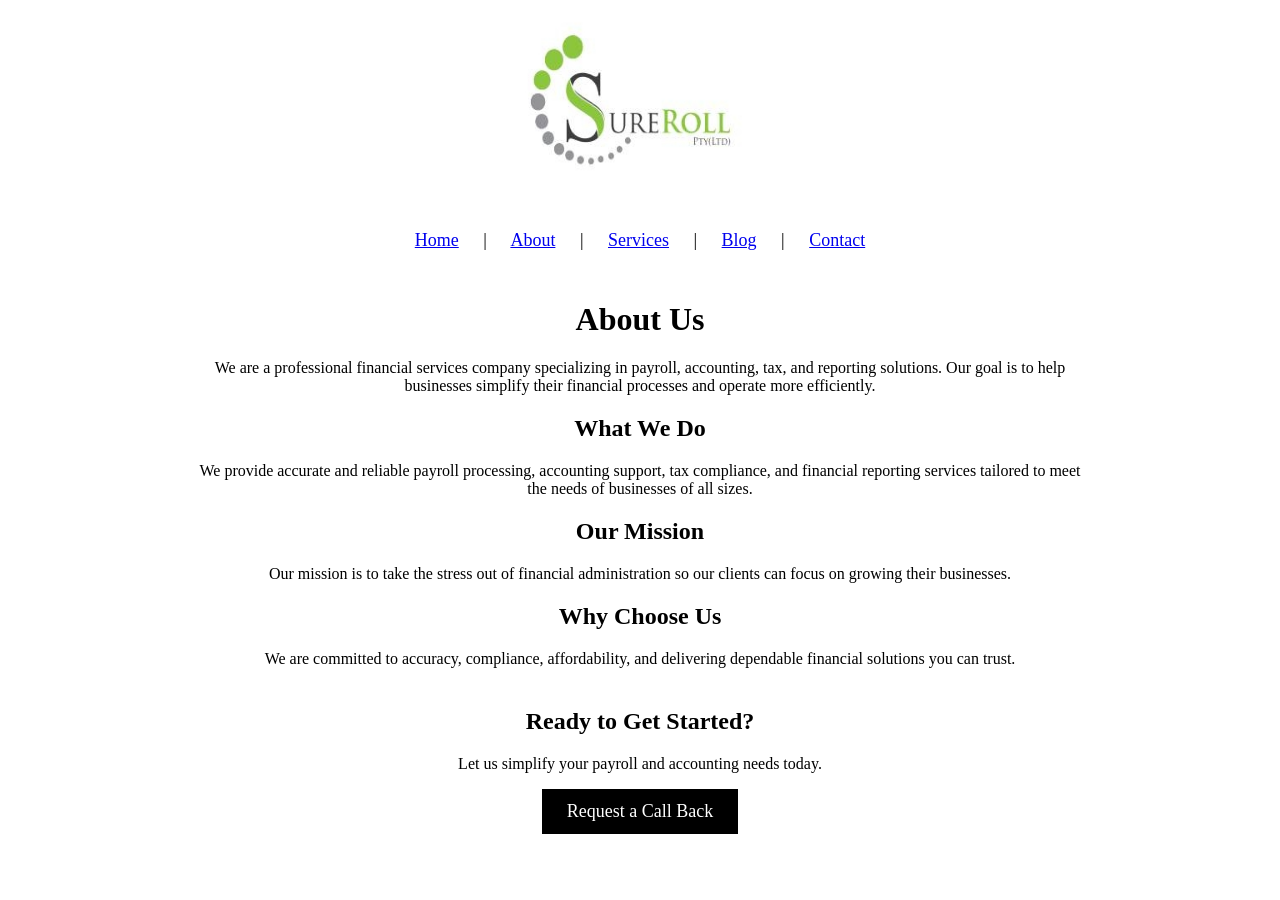
==== about.html @ 7a9e8cca "added border on the home page" ====
<!DOCTYPE html>
<html>
<head>
    <title>About Us</title>
</head>

<body>

<!-- HEADER -->
<div style="text-align: center;">
    <img src="img/Logo.png" width="300" height="200">
    
    <p style="word-spacing: 20px; font-size: 18px;">
        <a href="index.html">Home</a> |
        <a href="about.html">About</a> |
        <a href="services.html">Services</a> |
        <a href="blog.html">Blog</a> |
        <a href="contactus.html">Contact</a>
    </p>
</div>

<!-- ABOUT CONTENT -->
<div style="text-align: center; margin-top: 50px; width: 70%; margin-left: auto; margin-right: auto;">

    <h1>About Us</h1>

    <p>
        We are a professional financial services company specializing in payroll, accounting, tax, and reporting solutions.
        Our goal is to help businesses simplify their financial processes and operate more efficiently.
    </p>

    <h2>What We Do</h2>
    <p>
        We provide accurate and reliable payroll processing, accounting support, tax compliance, and financial reporting services
        tailored to meet the needs of businesses of all sizes.
    </p>

    <h2>Our Mission</h2>
    <p>
        Our mission is to take the stress out of financial administration so our clients can focus on growing their businesses.
    </p>

    <h2>Why Choose Us</h2>
    <p>
        We are committed to accuracy, compliance, affordability, and delivering dependable financial solutions you can trust.
    </p>

    <!-- CALL TO ACTION -->
    <div style="margin-top: 40px;">
        <h2>Ready to Get Started?</h2>

        <p>
            Let us simplify your payroll and accounting needs today.
        </p>

        <a href="contactus.html" 
           style="display: inline-block; padding: 12px 25px; background-color: black; color: white; text-decoration: none; font-size: 18px;">
            Request a Call Back
        </a>
    </div>

</div>

</body>
</html>
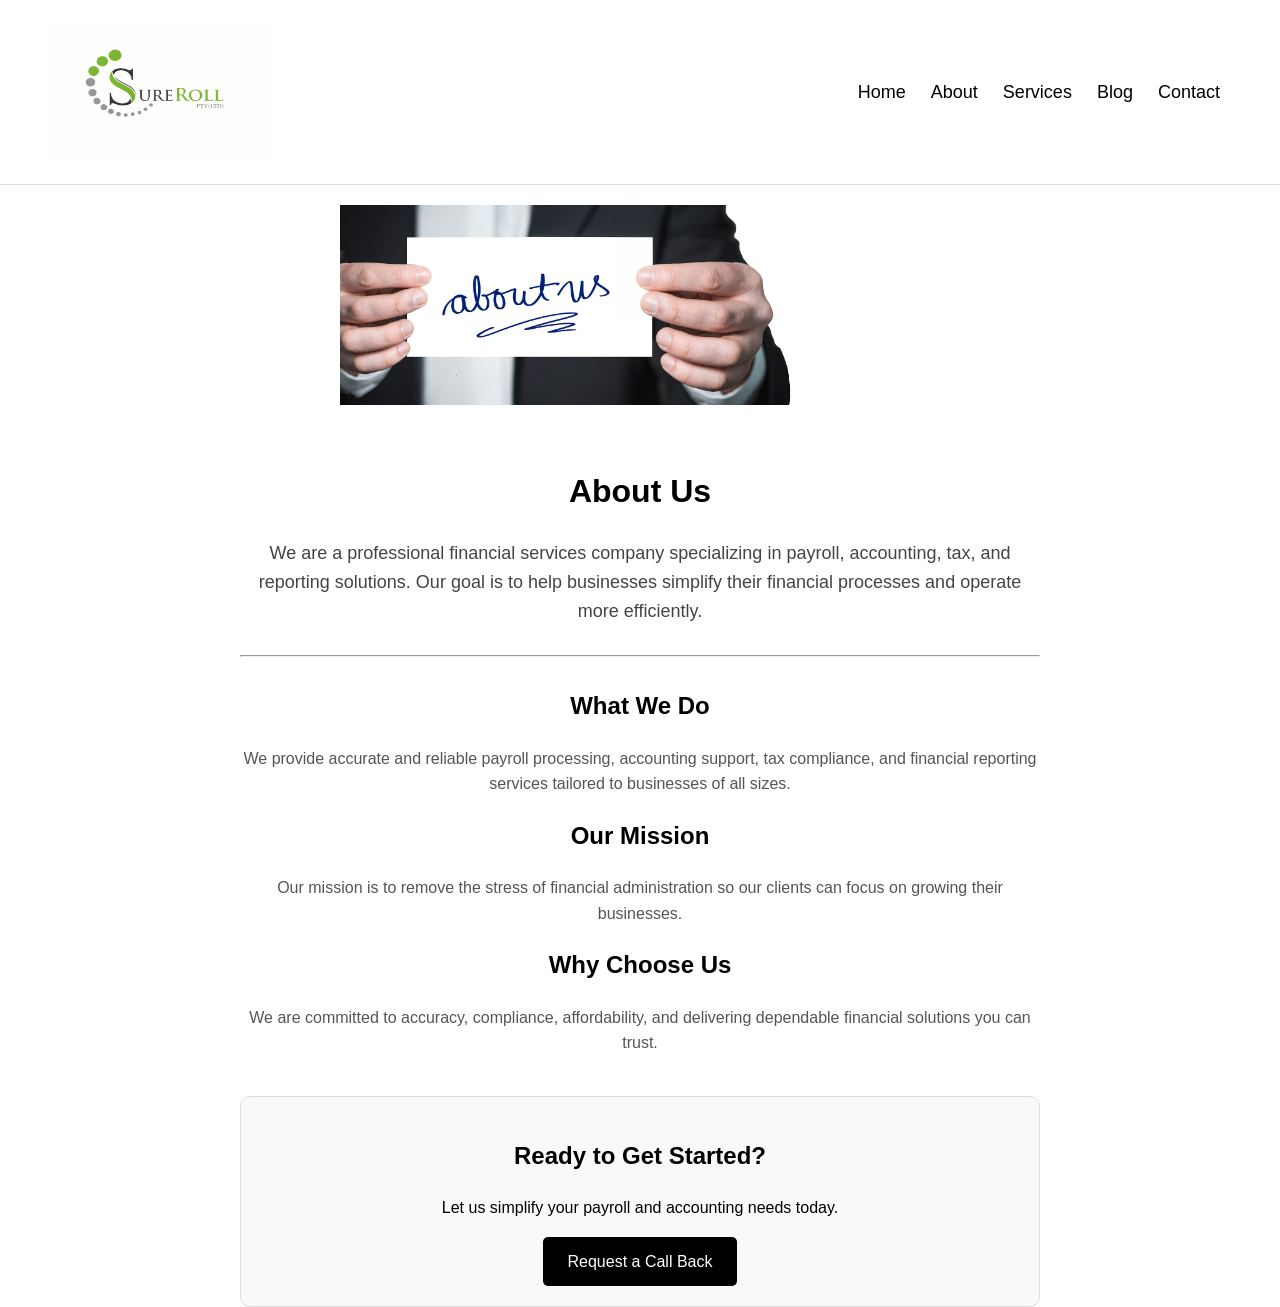
==== commit c447b209: "See a few things added on the pages - Changed the font to all pages - Added pictures - Changed the h" ====
--- a/about.html
+++ b/about.html
@@ -1,65 +1,80 @@
 <!DOCTYPE html>
-<html>
+<html lang="en">
 <head>
+    <meta charset="UTF-8">
     <title>About Us</title>
 </head>
 
-<body>
+<body style="margin: 0; font-family: Arial, sans-serif;">
 
-<!-- HEADER -->
-<div style="text-align: center;">
-    <img src="img/Logo.png" width="300" height="200">
-    
-    <p style="word-spacing: 20px; font-size: 18px;">
-        <a href="index.html">Home</a> |
-        <a href="about.html">About</a> |
-        <a href="services.html">Services</a> |
-        <a href="blog.html">Blog</a> |
-        <a href="contactus.html">Contact</a>
-    </p>
-</div>
+<!-- HEADER (CONSISTENT ACROSS ALL PAGES) -->
+<div style="display: flex; align-items: center; justify-content: space-between; padding: 20px 50px; border-bottom: 1px solid #ddd;">
 
-<!-- ABOUT CONTENT -->
-<div style="text-align: center; margin-top: 50px; width: 70%; margin-left: auto; margin-right: auto;">
+    <!-- LOGO -->
+    <div>
+        <a href="index.html">
+            <img src="img/Logo2.png" width="220" height="140">
+        </a>
+    </div>
 
-    <h1>About Us</h1>
-
-    <p>
-        We are a professional financial services company specializing in payroll, accounting, tax, and reporting solutions.
-        Our goal is to help businesses simplify their financial processes and operate more efficiently.
-    </p>
-
-    <h2>What We Do</h2>
-    <p>
-        We provide accurate and reliable payroll processing, accounting support, tax compliance, and financial reporting services
-        tailored to meet the needs of businesses of all sizes.
-    </p>
-
-    <h2>Our Mission</h2>
-    <p>
-        Our mission is to take the stress out of financial administration so our clients can focus on growing their businesses.
-    </p>
-
-    <h2>Why Choose Us</h2>
-    <p>
-        We are committed to accuracy, compliance, affordability, and delivering dependable financial solutions you can trust.
-    </p>
-
-    <!-- CALL TO ACTION -->
-    <div style="margin-top: 40px;">
-        <h2>Ready to Get Started?</h2>
-
-        <p>
-            Let us simplify your payroll and accounting needs today.
-        </p>
-
-        <a href="contactus.html" 
-           style="display: inline-block; padding: 12px 25px; background-color: black; color: white; text-decoration: none; font-size: 18px;">
-            Request a Call Back
-        </a>
+    <!-- NAVIGATION -->
+    <div style="font-size: 18px;">
+        <a href="index.html" style="margin: 0 10px; text-decoration: none; color: black;">Home</a>
+        <a href="about.html" style="margin: 0 10px; text-decoration: none; color: black;">About</a>
+        <a href="services.html" style="margin: 0 10px; text-decoration: none; color: black;">Services</a>
+        <a href="blog.html" style="margin: 0 10px; text-decoration: none; color: black;">Blog</a>
+        <a href="contactus.html" style="margin: 0 10px; text-decoration: none; color: black;">Contact</a>
     </div>
 
 </div>
 
-</body>
-</html>+<!-- HERO IMAGE -->
+<div style="text-align: center; margin-top: 20px;">
+    <img src="img/AboutUs.jpg" 
+         style="width: 100%; max-width: 600px; height: auto;">
+</div>
+
+<br><br>
+
+<!-- ABOUT CONTENT -->
+<div style="max-width: 800px; margin: auto; text-align: center; line-height: 1.6;">
+
+    <h1>About Us</h1>
+
+    <p style="font-size: 18px; color: #444;">
+        We are a professional financial services company specializing in payroll, accounting, tax, and reporting solutions.  
+        Our goal is to help businesses simplify their financial processes and operate more efficiently.
+    </p>
+
+    <hr style="margin: 30px 0;">
+
+    <h2>What We Do</h2>
+    <p style="color: #555;">
+        We provide accurate and reliable payroll processing, accounting support, tax compliance, and financial reporting services tailored to businesses of all sizes.
+    </p>
+
+    <h2>Our Mission</h2>
+    <p style="color: #555;">
+        Our mission is to remove the stress of financial administration so our clients can focus on growing their businesses.
+    </p>
+
+    <h2>Why Choose Us</h2>
+    <p style="color: #555;">
+        We are committed to accuracy, compliance, affordability, and delivering dependable financial solutions you can trust.
+    </p>
+
+    <!-- CTA BOX -->
+    <div style="margin-top: 40px; padding: 20px; border: 1px solid #ddd; border-radius: 10px; background-color: #f9f9f9;">
+
+        <h2>Ready to Get Started?</h2>
+
+        <p>Let us simplify your payroll and accounting needs today.</p>
+
+        <a href="contactus.html" 
+           style="display: inline-block; padding: 12px 25px; background-color: black; color: white; text-decoration: none; border-radius: 5px;">
+            Request a Call Back
+        </a>
+
+    </div>
+
+</div>
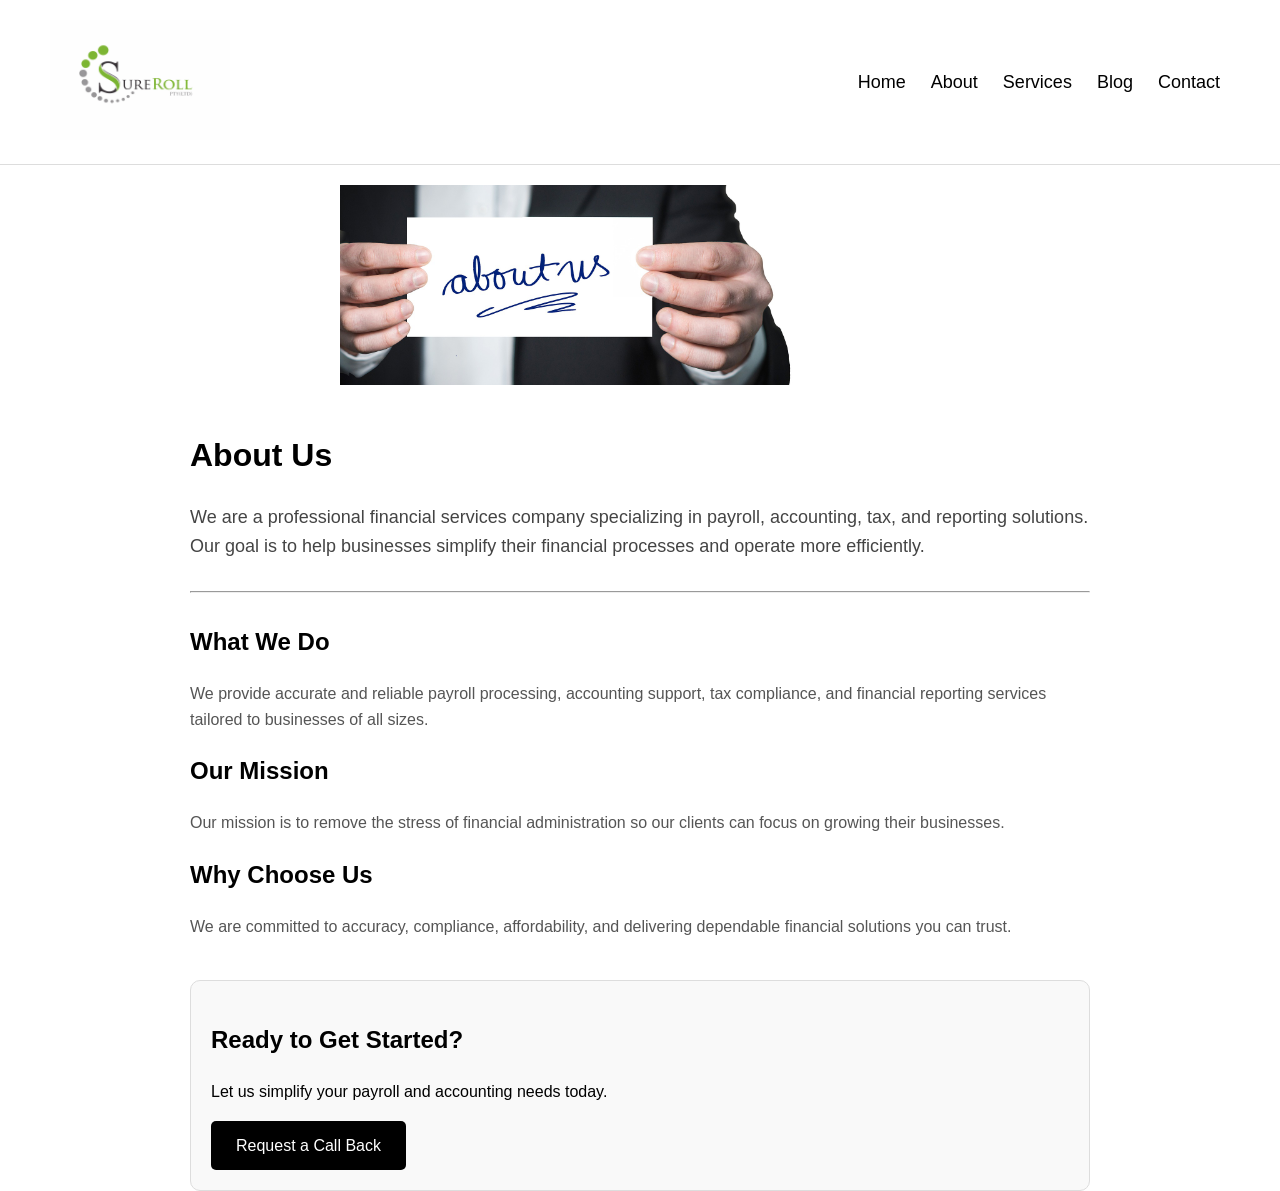
==== commit a1a8888f: "Fixed the font" ====
--- a/about.html
+++ b/about.html
@@ -3,17 +3,20 @@
 <head>
     <meta charset="UTF-8">
     <title>About Us</title>
+
+    <!-- MOBILE RESPONSIVENESS -->
+    <meta name="viewport" content="width=device-width, initial-scale=1.0">
 </head>
 
 <body style="margin: 0; font-family: Arial, sans-serif;">
 
-<!-- HEADER (CONSISTENT ACROSS ALL PAGES) -->
+<!-- HEADER -->
 <div style="display: flex; align-items: center; justify-content: space-between; padding: 20px 50px; border-bottom: 1px solid #ddd;">
 
     <!-- LOGO -->
     <div>
         <a href="index.html">
-            <img src="img/Logo2.png" width="220" height="140">
+            <img src="img/Logo2.png" style="width: 180px; height: auto;">
         </a>
     </div>
 
@@ -29,15 +32,12 @@
 </div>
 
 <!-- HERO IMAGE -->
-<div style="text-align: center; margin-top: 20px;">
-    <img src="img/AboutUs.jpg" 
-         style="width: 100%; max-width: 600px; height: auto;">
+<div style="padding: 20px 50px; text-align: center;">
+    <img src="img/AboutUs.jpg" style="width: 100%; max-width: 600px; height: auto;">
 </div>
 
-<br><br>
-
 <!-- ABOUT CONTENT -->
-<div style="max-width: 800px; margin: auto; text-align: center; line-height: 1.6;">
+<div style="padding: 0 50px; max-width: 900px; margin: auto; line-height: 1.6;">
 
     <h1>About Us</h1>
 
@@ -78,3 +78,6 @@
     </div>
 
 </div>
+
+</body>
+</html>
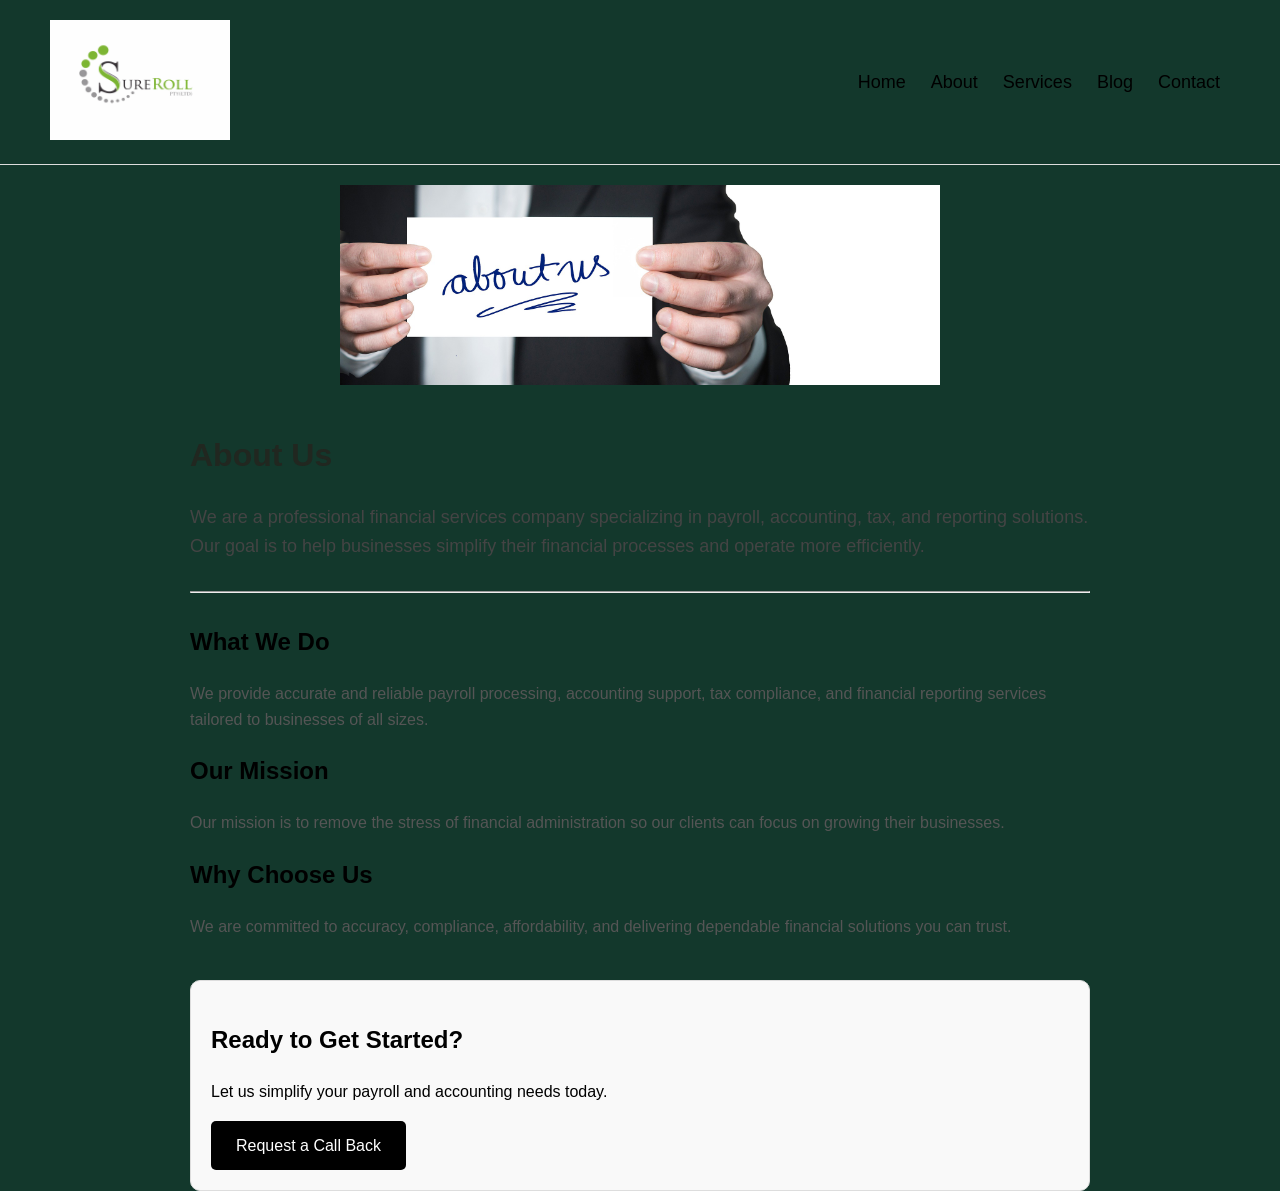
==== commit 92292230: "Linked the page to style.css" ====
--- a/about.html
+++ b/about.html
@@ -6,6 +6,7 @@
 
     <!-- MOBILE RESPONSIVENESS -->
     <meta name="viewport" content="width=device-width, initial-scale=1.0">
+    <link rel="stylesheet" href="style.css">
 </head>
 
 <body style="margin: 0; font-family: Arial, sans-serif;">
--- a/style.css
+++ b/style.css
@@ -0,0 +1,6 @@
+  body{
+    background-color: rgb(19, 56, 44);
+}
+h1{
+color:rgb(33, 39, 32)
+}
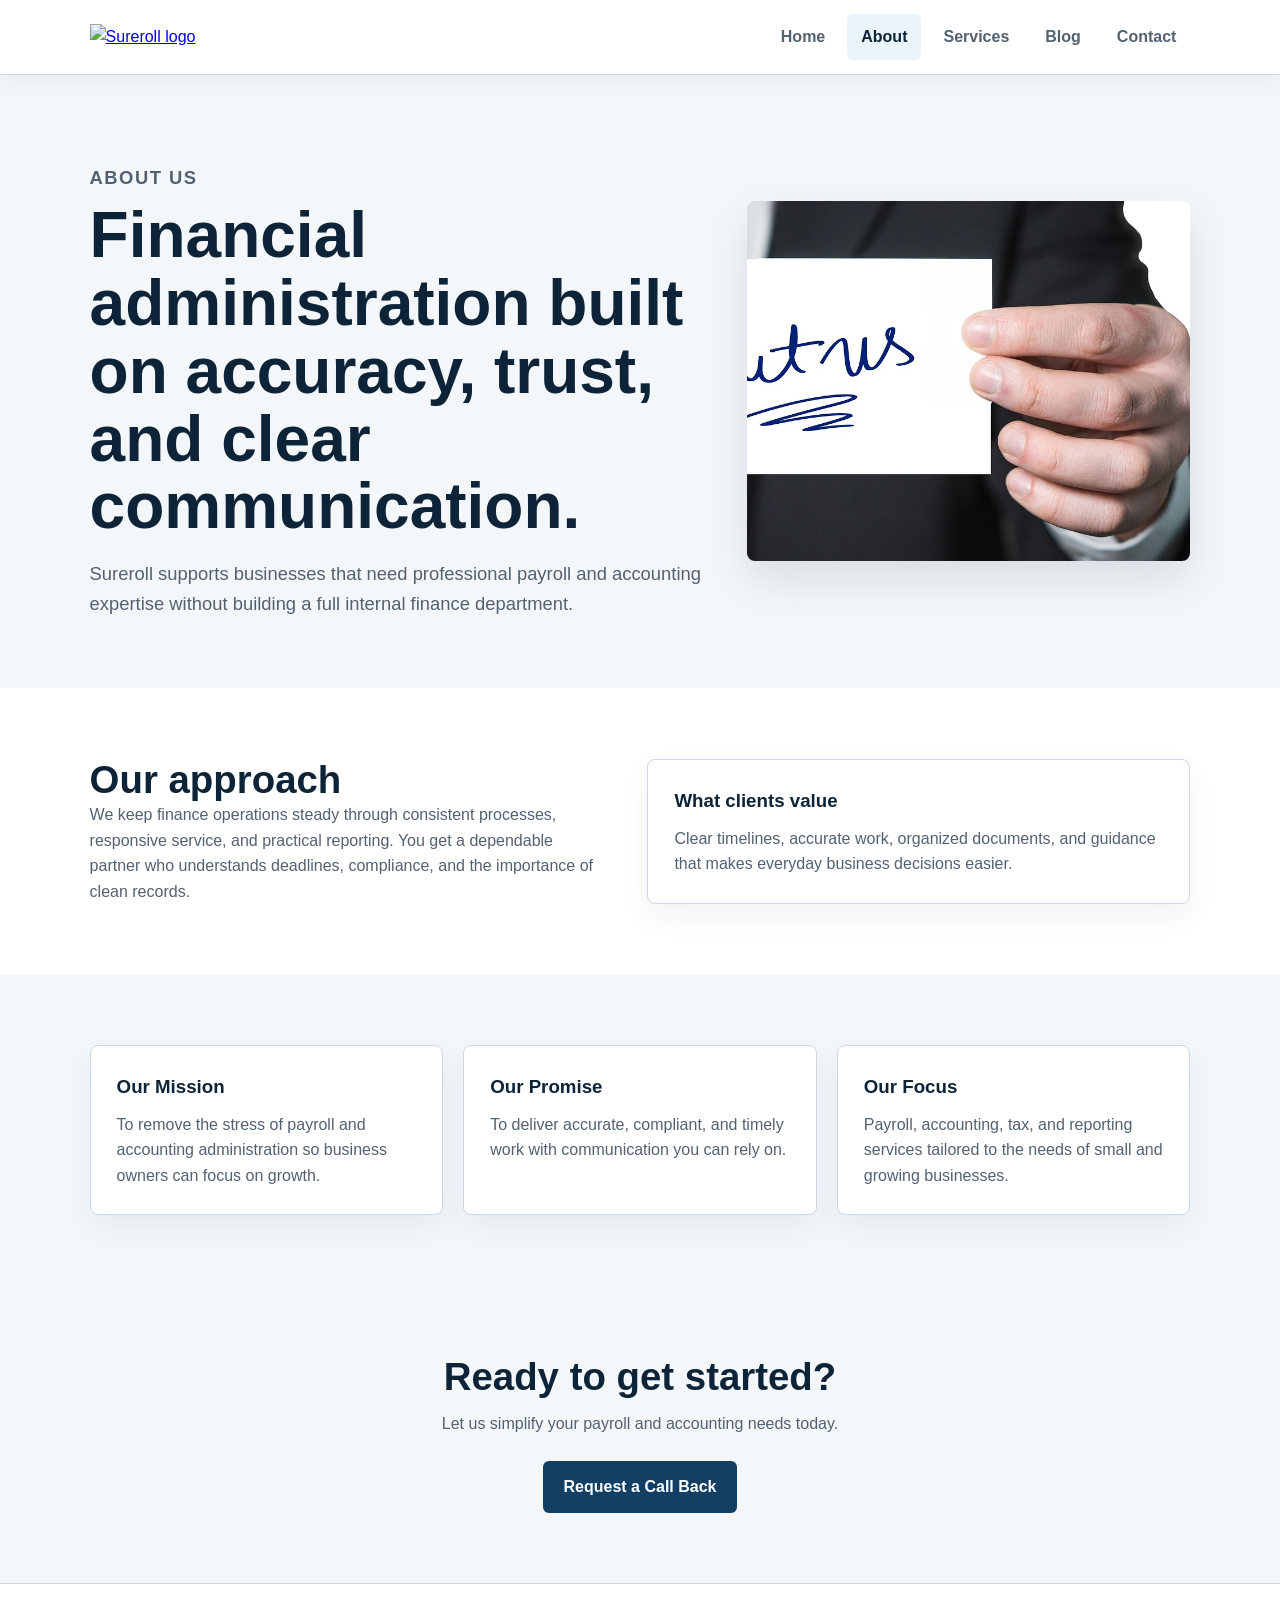
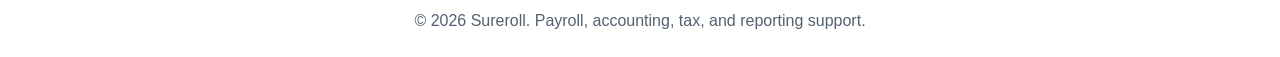
==== commit 789f5bc9: "About Page Redesigned the about page with consistent branding, a professional page hero, company ove" ====
--- a/about.html
+++ b/about.html
@@ -1,84 +1,73 @@
-<!DOCTYPE html>
+﻿<!DOCTYPE html>
 <html lang="en">
 <head>
     <meta charset="UTF-8">
-    <title>About Us</title>
-
-    <!-- MOBILE RESPONSIVENESS -->
     <meta name="viewport" content="width=device-width, initial-scale=1.0">
+    <title>About | Sureroll</title>
     <link rel="stylesheet" href="style.css">
 </head>
+<body>
+    <header class="site-header">
+        <a class="brand" href="index.html" aria-label="Sureroll home">
+            <img src="img/Logo2-blue.png" alt="Sureroll logo">
+        </a>
+        <nav class="main-nav" aria-label="Main navigation">
+            <a href="index.html">Home</a>
+            <a href="about.html" class="active">About</a>
+            <a href="services.html">Services</a>
+            <a href="blog.html">Blog</a>
+            <a href="contactus.html">Contact</a>
+        </nav>
+    </header>
 
-<body style="margin: 0; font-family: Arial, sans-serif;">
+    <main>
+        <section class="page-hero image-page-hero">
+            <div>
+                <p class="eyebrow">About us</p>
+                <h1>Financial administration built on accuracy, trust, and clear communication.</h1>
+                <p>Sureroll supports businesses that need professional payroll and accounting expertise without building a full internal finance department.</p>
+            </div>
+            <img src="img/AboutUs.jpg" alt="Business team discussing financial planning">
+        </section>
 
-<!-- HEADER -->
-<div style="display: flex; align-items: center; justify-content: space-between; padding: 20px 50px; border-bottom: 1px solid #ddd;">
+        <section class="split-section white-bg">
+            <div>
+                <h2>Our approach</h2>
+                <p>We keep finance operations steady through consistent processes, responsive service, and practical reporting. You get a dependable partner who understands deadlines, compliance, and the importance of clean records.</p>
+            </div>
+            <div class="info-panel">
+                <h3>What clients value</h3>
+                <p>Clear timelines, accurate work, organized documents, and guidance that makes everyday business decisions easier.</p>
+            </div>
+        </section>
 
-    <!-- LOGO -->
-    <div>
-        <a href="index.html">
-            <img src="img/Logo2.png" style="width: 180px; height: auto;">
-        </a>
-    </div>
+        <section class="section section-light">
+            <div class="card-grid three-columns">
+                <article class="service-card">
+                    <h3>Our Mission</h3>
+                    <p>To remove the stress of payroll and accounting administration so business owners can focus on growth.</p>
+                </article>
+                <article class="service-card">
+                    <h3>Our Promise</h3>
+                    <p>To deliver accurate, compliant, and timely work with communication you can rely on.</p>
+                </article>
+                <article class="service-card">
+                    <h3>Our Focus</h3>
+                    <p>Payroll, accounting, tax, and reporting services tailored to the needs of small and growing businesses.</p>
+                </article>
+            </div>
+        </section>
 
-    <!-- NAVIGATION -->
-    <div style="font-size: 18px;">
-        <a href="index.html" style="margin: 0 10px; text-decoration: none; color: black;">Home</a>
-        <a href="about.html" style="margin: 0 10px; text-decoration: none; color: black;">About</a>
-        <a href="services.html" style="margin: 0 10px; text-decoration: none; color: black;">Services</a>
-        <a href="blog.html" style="margin: 0 10px; text-decoration: none; color: black;">Blog</a>
-        <a href="contactus.html" style="margin: 0 10px; text-decoration: none; color: black;">Contact</a>
-    </div>
+        <section class="cta-section compact">
+            <h2>Ready to get started?</h2>
+            <p>Let us simplify your payroll and accounting needs today.</p>
+            <a class="btn btn-primary" href="contactus.html">Request a Call Back</a>
+        </section>
+    </main>
 
-</div>
-
-<!-- HERO IMAGE -->
-<div style="padding: 20px 50px; text-align: center;">
-    <img src="img/AboutUs.jpg" style="width: 100%; max-width: 600px; height: auto;">
-</div>
-
-<!-- ABOUT CONTENT -->
-<div style="padding: 0 50px; max-width: 900px; margin: auto; line-height: 1.6;">
-
-    <h1>About Us</h1>
-
-    <p style="font-size: 18px; color: #444;">
-        We are a professional financial services company specializing in payroll, accounting, tax, and reporting solutions.  
-        Our goal is to help businesses simplify their financial processes and operate more efficiently.
-    </p>
-
-    <hr style="margin: 30px 0;">
-
-    <h2>What We Do</h2>
-    <p style="color: #555;">
-        We provide accurate and reliable payroll processing, accounting support, tax compliance, and financial reporting services tailored to businesses of all sizes.
-    </p>
-
-    <h2>Our Mission</h2>
-    <p style="color: #555;">
-        Our mission is to remove the stress of financial administration so our clients can focus on growing their businesses.
-    </p>
-
-    <h2>Why Choose Us</h2>
-    <p style="color: #555;">
-        We are committed to accuracy, compliance, affordability, and delivering dependable financial solutions you can trust.
-    </p>
-
-    <!-- CTA BOX -->
-    <div style="margin-top: 40px; padding: 20px; border: 1px solid #ddd; border-radius: 10px; background-color: #f9f9f9;">
-
-        <h2>Ready to Get Started?</h2>
-
-        <p>Let us simplify your payroll and accounting needs today.</p>
-
-        <a href="contactus.html" 
-           style="display: inline-block; padding: 12px 25px; background-color: black; color: white; text-decoration: none; border-radius: 5px;">
-            Request a Call Back
-        </a>
-
-    </div>
-
-</div>
-
+    <footer class="site-footer">
+        <p>&copy; 2026 Sureroll. Payroll, accounting, tax, and reporting support.</p>
+    </footer>
 </body>
 </html>
+
--- a/style.css
+++ b/style.css
@@ -1,6 +1,465 @@
-  body{
-    background-color: rgb(19, 56, 44);
-}
-h1{
-color:rgb(33, 39, 32)
-}
+﻿:root {
+    --blue-950: #0d2438;
+    --blue-800: #123f63;
+    --blue-600: #1f6fa8;
+    --blue-100: #eaf4fb;
+    --grey-900: #1f2933;
+    --grey-700: #536170;
+    --grey-300: #cdd7e1;
+    --grey-100: #f4f7fa;
+    --white: #ffffff;
+    --shadow: 0 18px 45px rgba(13, 36, 56, 0.12);
+}
+
+* {
+    box-sizing: border-box;
+    margin: 0;
+    padding: 0;
+}
+
+body {
+    font-family: Arial, Helvetica, sans-serif;
+    color: var(--grey-900);
+    background: var(--white);
+    line-height: 1.6;
+}
+
+img {
+    max-width: 100%;
+    display: block;
+}
+
+.site-header {
+    position: sticky;
+    top: 0;
+    z-index: 20;
+    display: flex;
+    align-items: center;
+    justify-content: space-between;
+    gap: 28px;
+    padding: 14px 7%;
+    background: rgba(255, 255, 255, 0.96);
+    border-bottom: 1px solid var(--grey-300);
+    box-shadow: 0 8px 24px rgba(13, 36, 56, 0.05);
+}
+
+.brand img {
+    width: 260px;
+    height: auto;
+}
+
+.main-nav {
+    display: flex;
+    align-items: center;
+    justify-content: flex-end;
+    gap: 8px;
+    flex-wrap: wrap;
+}
+
+.main-nav a {
+    color: var(--grey-700);
+    font-weight: 700;
+    text-decoration: none;
+    padding: 10px 14px;
+    border-radius: 6px;
+    transition: background 0.2s ease, color 0.2s ease;
+}
+
+.main-nav a:hover,
+.main-nav a.active {
+    color: var(--blue-950);
+    background: var(--blue-100);
+}
+
+.hero,
+.page-hero,
+.section,
+.split-section,
+.cta-section,
+.contact-section,
+.location-section {
+    padding-left: 7%;
+    padding-right: 7%;
+}
+
+.hero {
+    display: grid;
+    grid-template-columns: minmax(0, 1fr) minmax(320px, 0.85fr);
+    gap: 56px;
+    align-items: center;
+    padding-top: 76px;
+    padding-bottom: 76px;
+    background: linear-gradient(135deg, var(--grey-100), var(--blue-100));
+}
+
+.hero-content h1,
+.page-hero h1 {
+    max-width: 850px;
+    color: var(--blue-950);
+    font-size: clamp(2.2rem, 5vw, 4.5rem);
+    line-height: 1.06;
+    letter-spacing: 0;
+}
+
+.lead,
+.page-hero p,
+.section-heading p,
+.split-section p,
+.cta-section p,
+.service-card p,
+.blog-post p,
+.form-card label,
+.location-section p,
+.info-panel p {
+    color: var(--grey-700);
+}
+
+.lead,
+.page-hero p {
+    max-width: 680px;
+    margin-top: 18px;
+    font-size: 1.15rem;
+}
+
+.eyebrow {
+    margin-bottom: 10px;
+    color: var(--blue-600);
+    font-size: 0.78rem;
+    font-weight: 800;
+    letter-spacing: 0.08em;
+    text-transform: uppercase;
+}
+
+.hero-image img,
+.image-page-hero img {
+    width: 100%;
+    min-height: 360px;
+    object-fit: cover;
+    border-radius: 8px;
+    box-shadow: var(--shadow);
+}
+
+.button-row {
+    display: flex;
+    gap: 14px;
+    flex-wrap: wrap;
+    margin-top: 28px;
+}
+
+.btn {
+    display: inline-flex;
+    align-items: center;
+    justify-content: center;
+    min-height: 46px;
+    padding: 12px 20px;
+    border: 1px solid transparent;
+    border-radius: 6px;
+    font: inherit;
+    font-weight: 800;
+    text-decoration: none;
+    cursor: pointer;
+}
+
+.btn-primary {
+    color: var(--white);
+    background: var(--blue-800);
+}
+
+.btn-primary:hover {
+    background: var(--blue-950);
+}
+
+.btn-secondary {
+    color: var(--blue-950);
+    background: var(--white);
+    border-color: var(--blue-800);
+}
+
+.btn-secondary:hover {
+    background: var(--blue-100);
+}
+
+.section {
+    padding-top: 70px;
+    padding-bottom: 70px;
+}
+
+.section-light {
+    background: var(--grey-100);
+}
+
+.section-heading {
+    max-width: 760px;
+    margin: 0 auto 34px;
+    text-align: center;
+}
+
+.section-heading h2,
+.split-section h2,
+.cta-section h2,
+.location-section h2,
+.form-card h2 {
+    color: var(--blue-950);
+    font-size: clamp(1.8rem, 3vw, 2.7rem);
+    line-height: 1.15;
+}
+
+.card-grid {
+    display: grid;
+    gap: 20px;
+}
+
+.four-columns {
+    grid-template-columns: repeat(4, minmax(0, 1fr));
+}
+
+.three-columns {
+    grid-template-columns: repeat(3, minmax(0, 1fr));
+}
+
+.service-card,
+.info-panel,
+.blog-post,
+.form-card {
+    padding: 26px;
+    border: 1px solid var(--grey-300);
+    border-radius: 8px;
+    background: var(--white);
+    box-shadow: 0 12px 30px rgba(13, 36, 56, 0.06);
+}
+
+.service-card h3,
+.info-panel h3,
+.blog-post h2 {
+    margin-bottom: 10px;
+    color: var(--blue-950);
+}
+
+.detailed-card {
+    min-height: 190px;
+}
+
+.split-section {
+    display: grid;
+    grid-template-columns: minmax(0, 0.95fr) minmax(320px, 1fr);
+    gap: 42px;
+    align-items: center;
+    padding-top: 70px;
+    padding-bottom: 70px;
+    background: var(--blue-950);
+}
+
+.split-section h2,
+.split-section .eyebrow,
+.split-section p {
+    color: var(--white);
+}
+
+.white-bg {
+    background: var(--white);
+}
+
+.white-bg h2,
+.white-bg .eyebrow {
+    color: var(--blue-950);
+}
+
+.white-bg p {
+    color: var(--grey-700);
+}
+
+.check-list {
+    display: grid;
+    gap: 14px;
+    list-style: none;
+}
+
+.check-list li {
+    position: relative;
+    padding: 18px 20px 18px 50px;
+    border-radius: 8px;
+    color: var(--blue-950);
+    background: var(--white);
+    box-shadow: 0 10px 28px rgba(0, 0, 0, 0.12);
+}
+
+.check-list li::before {
+    content: "✓";
+    position: absolute;
+    left: 20px;
+    color: var(--blue-600);
+    font-weight: 900;
+}
+
+.cta-section {
+    padding-top: 70px;
+    padding-bottom: 70px;
+    text-align: center;
+}
+
+.cta-section.compact {
+    background: var(--grey-100);
+}
+
+.cta-section p {
+    max-width: 620px;
+    margin: 12px auto 24px;
+}
+
+.page-hero {
+    padding-top: 70px;
+    padding-bottom: 70px;
+    background: var(--grey-100);
+}
+
+.image-page-hero {
+    display: grid;
+    grid-template-columns: minmax(0, 1fr) minmax(300px, 0.72fr);
+    gap: 42px;
+    align-items: center;
+}
+
+.blog-list {
+    display: grid;
+    gap: 20px;
+    max-width: 940px;
+    margin: 0 auto;
+}
+
+.blog-post summary {
+    width: fit-content;
+    margin-top: 12px;
+    color: var(--blue-800);
+    font-weight: 800;
+    cursor: pointer;
+}
+
+.blog-post details p {
+    margin-top: 12px;
+}
+
+.contact-section {
+    display: grid;
+    grid-template-columns: repeat(2, minmax(0, 1fr));
+    gap: 28px;
+    align-items: start;
+    padding-top: 70px;
+    padding-bottom: 70px;
+}
+
+.form-card label {
+    display: block;
+    margin: 16px 0 6px;
+    font-weight: 800;
+}
+
+.form-card input,
+.form-card select,
+.form-card textarea {
+    width: 100%;
+    border: 1px solid var(--grey-300);
+    border-radius: 6px;
+    padding: 13px 14px;
+    font: inherit;
+    color: var(--grey-900);
+    background: var(--white);
+}
+
+.form-card input:focus,
+.form-card select:focus,
+.form-card textarea:focus {
+    outline: 3px solid rgba(31, 111, 168, 0.18);
+    border-color: var(--blue-600);
+}
+
+.form-card > .btn {
+    margin-top: 18px;
+}
+
+.location-section {
+    display: grid;
+    grid-template-columns: minmax(260px, 0.45fr) minmax(320px, 1fr);
+    gap: 30px;
+    align-items: stretch;
+    padding-top: 60px;
+    padding-bottom: 70px;
+    background: var(--grey-100);
+}
+
+.location-section iframe {
+    width: 100%;
+    min-height: 350px;
+    border: 0;
+    border-radius: 8px;
+    box-shadow: var(--shadow);
+}
+
+.site-footer {
+    padding: 24px 7%;
+    text-align: center;
+    color: var(--grey-700);
+    border-top: 1px solid var(--grey-300);
+    background: var(--white);
+}
+
+@media (max-width: 980px) {
+    .site-header,
+    .hero,
+    .image-page-hero,
+    .split-section,
+    .contact-section,
+    .location-section {
+        grid-template-columns: 1fr;
+    }
+
+    .site-header {
+        display: grid;
+        justify-items: start;
+    }
+
+    .main-nav {
+        justify-content: flex-start;
+    }
+
+    .four-columns,
+    .three-columns {
+        grid-template-columns: repeat(2, minmax(0, 1fr));
+    }
+}
+
+@media (max-width: 620px) {
+    .hero,
+    .page-hero,
+    .section,
+    .split-section,
+    .cta-section,
+    .contact-section,
+    .location-section {
+        padding-left: 22px;
+        padding-right: 22px;
+    }
+
+    .site-header {
+        padding-left: 22px;
+        padding-right: 22px;
+    }
+
+    .brand img {
+        width: 210px;
+    }
+
+    .main-nav a {
+        padding: 8px 10px;
+    }
+
+    .four-columns,
+    .three-columns {
+        grid-template-columns: 1fr;
+    }
+
+    .hero-image img,
+    .image-page-hero img {
+        min-height: 260px;
+    }
+}
+
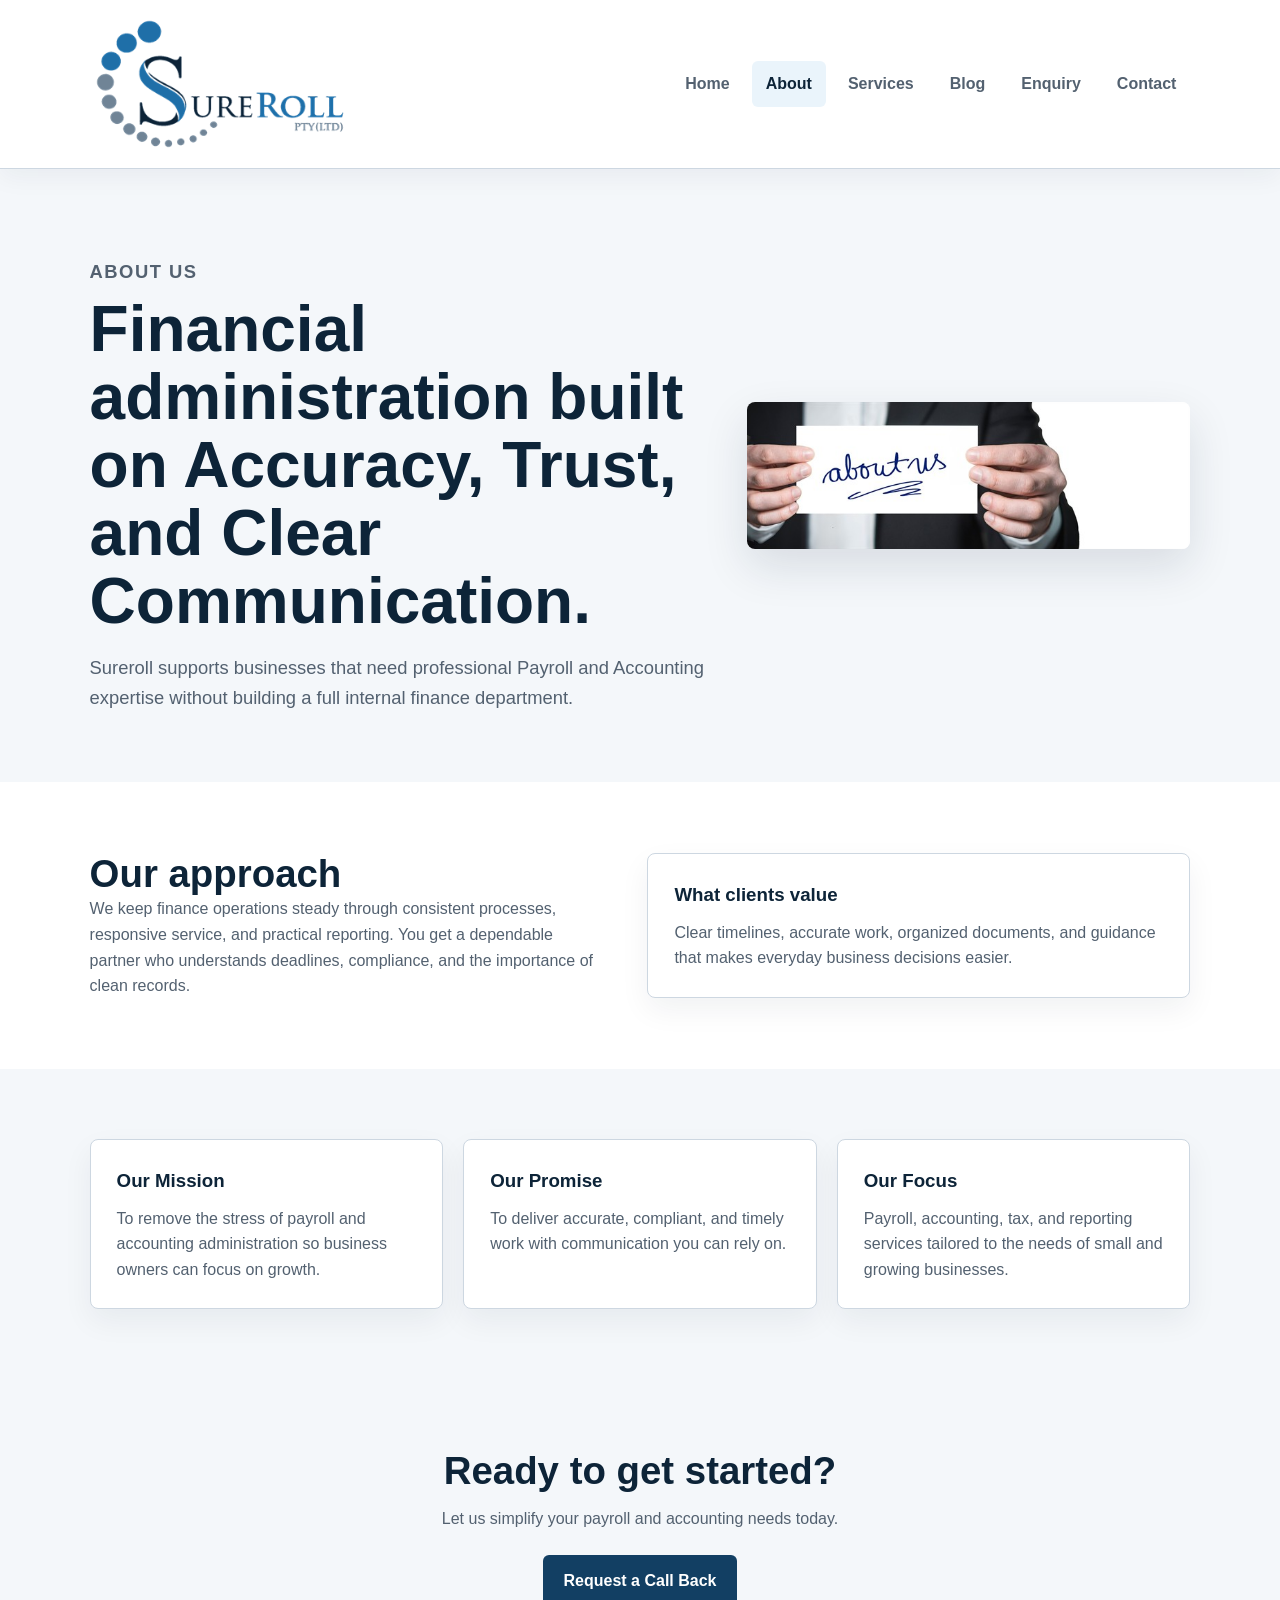
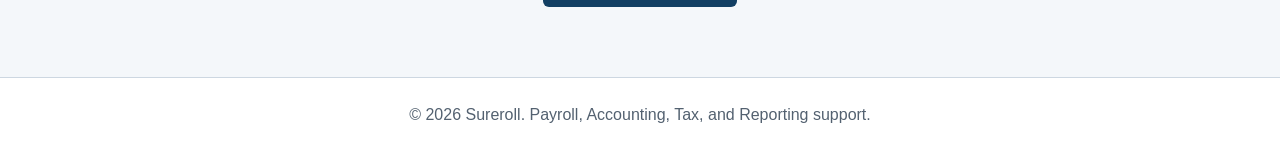
==== commit a7c55981: "Update about.html" ====
--- a/about.html
+++ b/about.html
@@ -3,20 +3,24 @@
 <head>
     <meta charset="UTF-8">
     <meta name="viewport" content="width=device-width, initial-scale=1.0">
-    <title>About | Sureroll</title>
-    <link rel="stylesheet" href="style.css">
+    <meta name="description" content="Learn about Sureroll, a professional financial services company offering payroll, accounting, tax, and reporting support.">
+    <meta name="keywords" content="about Sureroll, payroll experts, accounting support, financial services company">
+    <title>About Sureroll | Payroll and Accounting Experts</title>
+    <link rel="canonical" href="https://phumzile77.github.io/sureroll/about.html">
+    <link rel="stylesheet" href="css/style.css">
 </head>
 <body>
     <header class="site-header">
         <a class="brand" href="index.html" aria-label="Sureroll home">
-            <img src="img/Logo2-blue.png" alt="Sureroll logo">
+            <img src="img/Logo2-blue.png" srcset="img/Logo2-blue-320.png 320w, img/Logo2-blue.png 995w" sizes="(max-width: 620px) 210px, 260px" alt="Sureroll logo">
         </a>
         <nav class="main-nav" aria-label="Main navigation">
             <a href="index.html">Home</a>
             <a href="about.html" class="active">About</a>
             <a href="services.html">Services</a>
             <a href="blog.html">Blog</a>
-            <a href="contactus.html">Contact</a>
+            <a href="enquiry.html">Enquiry</a>
+            <a href="contact.html">Contact</a>
         </nav>
     </header>
 
@@ -24,10 +28,10 @@
         <section class="page-hero image-page-hero">
             <div>
                 <p class="eyebrow">About us</p>
-                <h1>Financial administration built on accuracy, trust, and clear communication.</h1>
-                <p>Sureroll supports businesses that need professional payroll and accounting expertise without building a full internal finance department.</p>
+                <h1>Financial administration built on Accuracy, Trust, and Clear Communication.</h1>
+                <p>Sureroll supports businesses that need professional Payroll and Accounting expertise without building a full internal finance department.</p>
             </div>
-            <img src="img/AboutUs.jpg" alt="Business team discussing financial planning">
+            <img class="full-image" src="img/AboutUs.jpg" srcset="img/AboutUs-640.jpg 640w, img/AboutUs-1000.jpg 1000w, img/AboutUs.jpg 1200w" sizes="(max-width: 980px) 86vw, 34vw" alt="Business team discussing financial planning">
         </section>
 
         <section class="split-section white-bg">
@@ -61,13 +65,21 @@
         <section class="cta-section compact">
             <h2>Ready to get started?</h2>
             <p>Let us simplify your payroll and accounting needs today.</p>
-            <a class="btn btn-primary" href="contactus.html">Request a Call Back</a>
+            <a class="btn btn-primary" href="enquiry.html">Request a Call Back</a>
         </section>
     </main>
 
     <footer class="site-footer">
-        <p>&copy; 2026 Sureroll. Payroll, accounting, tax, and reporting support.</p>
+        <p>&copy; 2026 Sureroll. Payroll, Accounting, Tax, and Reporting support.</p>
     </footer>
+    <script src="js/script.js"></script>
 </body>
 </html>
 
+
+
+
+
+
+
+
--- a/css/style.css
+++ b/css/style.css
@@ -0,0 +1,707 @@
+﻿:root {
+    --blue-950: #0d2438;
+    --blue-800: #123f63;
+    --blue-600: #1f6fa8;
+    --blue-100: #eaf4fb;
+    --grey-900: #1f2933;
+    --grey-700: #536170;
+    --grey-300: #cdd7e1;
+    --grey-100: #f4f7fa;
+    --white: #ffffff;
+    --shadow: 0 18px 45px rgba(13, 36, 56, 0.12);
+}
+
+* {
+    box-sizing: border-box;
+    margin: 0;
+    padding: 0;
+}
+
+body {
+    font-family: Arial, Helvetica, sans-serif;
+    color: var(--grey-900);
+    background: var(--white);
+    line-height: 1.6;
+}
+
+img {
+    max-width: 100%;
+    display: block;
+}
+
+.site-header {
+    position: sticky;
+    top: 0;
+    z-index: 20;
+    display: flex;
+    align-items: center;
+    justify-content: space-between;
+    gap: 28px;
+    padding: 14px 7%;
+    background: rgba(255, 255, 255, 0.96);
+    border-bottom: 1px solid var(--grey-300);
+    box-shadow: 0 8px 24px rgba(13, 36, 56, 0.05);
+    overflow: hidden;
+}
+
+.brand,
+.main-nav {
+    position: relative;
+    z-index: 1;
+}
+
+.brand img {
+    width: 260px;
+    height: auto;
+}
+
+.main-nav {
+    display: flex;
+    align-items: center;
+    justify-content: flex-end;
+    gap: 8px;
+    flex-wrap: wrap;
+}
+
+.main-nav a {
+    color: var(--grey-700);
+    font-weight: 700;
+    text-decoration: none;
+    padding: 10px 14px;
+    border-radius: 6px;
+    transition: background 0.2s ease, color 0.2s ease;
+}
+
+.main-nav a:hover,
+.main-nav a.active {
+    color: var(--blue-950);
+    background: var(--blue-100);
+}
+
+.hero,
+.page-hero,
+.section,
+.split-section,
+.cta-section,
+.contact-section,
+.location-section {
+    padding-left: 7%;
+    padding-right: 7%;
+}
+
+.hero {
+    display: grid;
+    grid-template-columns: minmax(0, 1fr) minmax(320px, 0.85fr);
+    gap: 56px;
+    align-items: center;
+    padding-top: 76px;
+    padding-bottom: 76px;
+    background: linear-gradient(135deg, var(--grey-100), var(--blue-100));
+}
+
+.page-home .hero-content {
+    animation: heroTextIn 0.8s ease both;
+}
+
+.page-home .hero-image {
+    animation: heroImageIn 0.9s ease 0.15s both;
+}
+
+.page-home .hero-image img {
+    animation: imageFloat 4.5s ease-in-out 1.1s infinite;
+}
+
+.hero-content h1,
+.page-hero h1 {
+    max-width: 850px;
+    color: var(--blue-950);
+    font-size: clamp(2.2rem, 5vw, 4.5rem);
+    line-height: 1.06;
+    letter-spacing: 0;
+}
+
+.lead,
+.page-hero p,
+.section-heading p,
+.split-section p,
+.cta-section p,
+.service-card p,
+.blog-post p,
+.form-card label,
+.location-section p,
+.info-panel p {
+    color: var(--grey-700);
+}
+
+.lead,
+.page-hero p {
+    max-width: 680px;
+    margin-top: 18px;
+    font-size: 1.15rem;
+}
+
+.eyebrow {
+    margin-bottom: 10px;
+    color: var(--blue-600);
+    font-size: 0.78rem;
+    font-weight: 800;
+    letter-spacing: 0.08em;
+    text-transform: uppercase;
+}
+
+.hero-image img,
+.image-page-hero img {
+    width: 100%;
+    min-height: 360px;
+    object-fit: cover;
+    border-radius: 8px;
+    box-shadow: var(--shadow);
+}
+.image-page-hero img.full-image {
+    min-height: 0;
+    max-height: 420px;
+    object-fit: contain;
+    background: var(--white);
+}
+
+.button-row {
+    display: flex;
+    gap: 14px;
+    flex-wrap: wrap;
+    margin-top: 28px;
+}
+
+.btn {
+    display: inline-flex;
+    align-items: center;
+    justify-content: center;
+    min-height: 46px;
+    padding: 12px 20px;
+    border: 1px solid transparent;
+    border-radius: 6px;
+    font: inherit;
+    font-weight: 800;
+    text-decoration: none;
+    cursor: pointer;
+}
+
+.btn-primary {
+    color: var(--white);
+    background: var(--blue-800);
+}
+
+.btn-primary:hover {
+    background: var(--blue-950);
+}
+
+.btn-secondary {
+    color: var(--blue-950);
+    background: var(--white);
+    border-color: var(--blue-800);
+}
+
+.btn-secondary:hover {
+    background: var(--blue-100);
+}
+
+.section {
+    padding-top: 70px;
+    padding-bottom: 70px;
+}
+
+.section-light {
+    background: var(--grey-100);
+}
+
+.section-heading {
+    max-width: 760px;
+    margin: 0 auto 34px;
+    text-align: center;
+}
+
+.section-heading h2,
+.split-section h2,
+.cta-section h2,
+.location-section h2,
+.form-card h2 {
+    color: var(--blue-950);
+    font-size: clamp(1.8rem, 3vw, 2.7rem);
+    line-height: 1.15;
+}
+
+.card-grid {
+    display: grid;
+    gap: 20px;
+}
+
+.four-columns {
+    grid-template-columns: repeat(4, minmax(0, 1fr));
+}
+
+.three-columns {
+    grid-template-columns: repeat(3, minmax(0, 1fr));
+}
+
+.service-card,
+.info-panel,
+.blog-post,
+.form-card {
+    padding: 26px;
+    border: 1px solid var(--grey-300);
+    border-radius: 8px;
+    background: var(--white);
+    box-shadow: 0 12px 30px rgba(13, 36, 56, 0.06);
+}
+
+.service-card h3,
+.info-panel h3,
+.blog-post h2 {
+    margin-bottom: 10px;
+    color: var(--blue-950);
+}
+
+.detailed-card {
+    min-height: 190px;
+}
+
+.split-section {
+    display: grid;
+    grid-template-columns: minmax(0, 0.95fr) minmax(320px, 1fr);
+    gap: 42px;
+    align-items: center;
+    padding-top: 70px;
+    padding-bottom: 70px;
+    background: var(--blue-950);
+}
+
+.split-section h2,
+.split-section .eyebrow,
+.split-section p {
+    color: var(--white);
+}
+
+.white-bg {
+    background: var(--white);
+}
+
+.white-bg h2,
+.white-bg .eyebrow {
+    color: var(--blue-950);
+}
+
+.white-bg p {
+    color: var(--grey-700);
+}
+
+.check-list {
+    display: grid;
+    gap: 14px;
+    list-style: none;
+}
+
+.check-list li {
+    position: relative;
+    padding: 18px 20px 18px 50px;
+    border-radius: 8px;
+    color: var(--blue-950);
+    background: var(--white);
+    box-shadow: 0 10px 28px rgba(0, 0, 0, 0.12);
+}
+
+.check-list li::before {
+    content: "✓";
+    position: absolute;
+    left: 20px;
+    color: var(--blue-600);
+    font-weight: 900;
+}
+
+.cta-section {
+    padding-top: 70px;
+    padding-bottom: 70px;
+    text-align: center;
+}
+
+.cta-section.compact {
+    background: var(--grey-100);
+}
+
+.cta-section p {
+    max-width: 620px;
+    margin: 12px auto 24px;
+}
+
+.page-hero {
+    padding-top: 70px;
+    padding-bottom: 70px;
+    background: var(--grey-100);
+}
+
+.image-page-hero {
+    display: grid;
+    grid-template-columns: minmax(0, 1fr) minmax(300px, 0.72fr);
+    gap: 42px;
+    align-items: center;
+}
+
+.blog-list {
+    display: grid;
+    gap: 20px;
+    max-width: 940px;
+    margin: 0 auto;
+}
+
+.blog-post summary {
+    width: fit-content;
+    margin-top: 12px;
+    color: var(--blue-800);
+    font-weight: 800;
+    cursor: pointer;
+}
+
+.blog-post details p {
+    margin-top: 12px;
+}
+
+.contact-section {
+    display: grid;
+    grid-template-columns: repeat(2, minmax(0, 1fr));
+    gap: 28px;
+    align-items: start;
+    padding-top: 70px;
+    padding-bottom: 70px;
+}
+
+.form-card label {
+    display: block;
+    margin: 16px 0 6px;
+    font-weight: 800;
+}
+
+.form-card input,
+.form-card select,
+.form-card textarea {
+    width: 100%;
+    border: 1px solid var(--grey-300);
+    border-radius: 6px;
+    padding: 13px 14px;
+    font: inherit;
+    color: var(--grey-900);
+    background: var(--white);
+}
+
+.form-card input:focus,
+.form-card select:focus,
+.form-card textarea:focus {
+    outline: 3px solid rgba(31, 111, 168, 0.18);
+    border-color: var(--blue-600);
+}
+
+.form-card > .btn {
+    margin-top: 18px;
+}
+
+.location-section {
+    display: grid;
+    grid-template-columns: minmax(260px, 0.45fr) minmax(320px, 1fr);
+    gap: 30px;
+    align-items: stretch;
+    padding-top: 60px;
+    padding-bottom: 70px;
+    background: var(--grey-100);
+}
+
+.location-section iframe {
+    width: 100%;
+    min-height: 350px;
+    border: 0;
+    border-radius: 8px;
+    box-shadow: var(--shadow);
+}
+
+.site-footer {
+    padding: 24px 7%;
+    text-align: center;
+    color: var(--grey-700);
+    border-top: 1px solid var(--grey-300);
+    background: var(--white);
+}
+
+@media (max-width: 980px) {
+    .site-header,
+    .hero,
+    .image-page-hero,
+    .split-section,
+    .contact-section,
+    .location-section {
+        grid-template-columns: 1fr;
+    }
+
+    .site-header {
+        display: grid;
+        justify-items: start;
+    }
+
+    .main-nav {
+        justify-content: flex-start;
+    }
+
+    .four-columns,
+    .three-columns {
+        grid-template-columns: repeat(2, minmax(0, 1fr));
+    }
+}
+
+@media (max-width: 620px) {
+    .hero,
+    .page-hero,
+    .section,
+    .split-section,
+    .cta-section,
+    .contact-section,
+    .location-section {
+        padding-left: 22px;
+        padding-right: 22px;
+    }
+
+    .site-header {
+        padding-left: 22px;
+        padding-right: 22px;
+    }
+
+    .brand img {
+        width: 210px;
+    }
+
+    .main-nav a {
+        padding: 8px 10px;
+    }
+
+    .four-columns,
+    .three-columns {
+        grid-template-columns: 1fr;
+    }
+
+    .hero-image img,
+    .image-page-hero img {
+        min-height: 260px;
+    }
+}
+
+
+
+
+/* PART 3: JAVASCRIPT AND FORM ENHANCEMENTS */
+.service-tools {
+    display: grid;
+    grid-template-columns: minmax(180px, 1fr) minmax(180px, 0.5fr);
+    gap: 12px 18px;
+    align-items: end;
+    margin: 0 0 28px;
+}
+
+.page-services .service-tools {
+    animation: fadeSlideUp 0.65s ease both;
+}
+
+.page-services #services-list .service-card {
+    animation: fadeSlideUp 0.55s ease both;
+}
+
+.page-services #services-list .service-card:nth-child(2) {
+    animation-delay: 0.08s;
+}
+
+.page-services #services-list .service-card:nth-child(3) {
+    animation-delay: 0.16s;
+}
+
+.page-services #services-list .service-card:nth-child(4) {
+    animation-delay: 0.24s;
+}
+
+.page-services #services-list .service-card:nth-child(5) {
+    animation-delay: 0.32s;
+}
+
+.page-services #services-list .service-card:nth-child(6) {
+    animation-delay: 0.4s;
+}
+
+.service-tools label {
+    color: var(--blue-950);
+    font-weight: 800;
+}
+
+.service-tools input,
+.service-tools select {
+    width: 100%;
+    border: 1px solid var(--grey-300);
+    border-radius: 6px;
+    padding: 13px 14px;
+    font: inherit;
+}
+
+.price-tag {
+    display: block;
+    margin-top: 14px;
+    color: var(--blue-800);
+}
+
+.empty-state {
+    grid-column: 1 / -1;
+    padding: 24px;
+    border: 1px solid var(--grey-300);
+    border-radius: 8px;
+    background: var(--grey-100);
+    color: var(--grey-700);
+}
+
+.single-form-section {
+    grid-template-columns: minmax(280px, 760px);
+    justify-content: center;
+}
+
+.form-intro {
+    margin-top: 8px;
+    color: var(--grey-700);
+}
+
+.error-message {
+    display: block;
+    min-height: 20px;
+    margin-top: 5px;
+    color: #b42318;
+    font-size: 0.88rem;
+}
+
+.input-error {
+    border-color: #b42318 !important;
+    background: #fff7f6;
+}
+
+.form-response,
+.quote-result {
+    margin-top: 16px;
+    padding: 14px;
+    border-radius: 6px;
+    background: var(--blue-100);
+    color: var(--blue-950);
+}
+
+.form-response:empty,
+.quote-result:empty {
+    display: none;
+}
+
+.clickable-image {
+    cursor: zoom-in;
+}
+
+.lightbox {
+    position: fixed;
+    inset: 0;
+    z-index: 100;
+    display: none;
+    align-items: center;
+    justify-content: center;
+    padding: 28px;
+    background: rgba(13, 36, 56, 0.82);
+}
+
+.lightbox.open {
+    display: flex;
+}
+
+.lightbox img {
+    max-width: min(980px, 92vw);
+    max-height: 82vh;
+    border-radius: 8px;
+    background: var(--white);
+    box-shadow: var(--shadow);
+}
+
+.lightbox button {
+    position: absolute;
+    top: 22px;
+    right: 28px;
+    width: 44px;
+    height: 44px;
+    border: 0;
+    border-radius: 50%;
+    color: var(--blue-950);
+    background: var(--white);
+    font-size: 2rem;
+    line-height: 1;
+    cursor: pointer;
+}
+
+.reveal {
+    opacity: 0;
+    transform: translateY(16px);
+    transition: opacity 0.45s ease, transform 0.45s ease;
+}
+
+.reveal.visible {
+    opacity: 1;
+    transform: translateY(0);
+}
+
+@keyframes heroTextIn {
+    from {
+        opacity: 0;
+        transform: translateY(26px);
+    }
+    to {
+        opacity: 1;
+        transform: translateY(0);
+    }
+}
+
+@keyframes heroImageIn {
+    from {
+        opacity: 0;
+        transform: translateX(28px) scale(0.97);
+    }
+    to {
+        opacity: 1;
+        transform: translateX(0) scale(1);
+    }
+}
+
+@keyframes imageFloat {
+    0%,
+    100% {
+        transform: translateY(0);
+    }
+    50% {
+        transform: translateY(-8px);
+    }
+}
+
+@keyframes fadeSlideUp {
+    from {
+        opacity: 0;
+        transform: translateY(18px);
+    }
+    to {
+        opacity: 1;
+        transform: translateY(0);
+    }
+}
+
+@media (prefers-reduced-motion: reduce) {
+    .page-home .hero-content,
+    .page-home .hero-image,
+    .page-home .hero-image img,
+    .page-services .service-tools,
+    .page-services #services-list .service-card {
+        animation: none;
+    }
+}
+
+@media (max-width: 620px) {
+    .service-tools {
+        grid-template-columns: 1fr;
+    }
+}
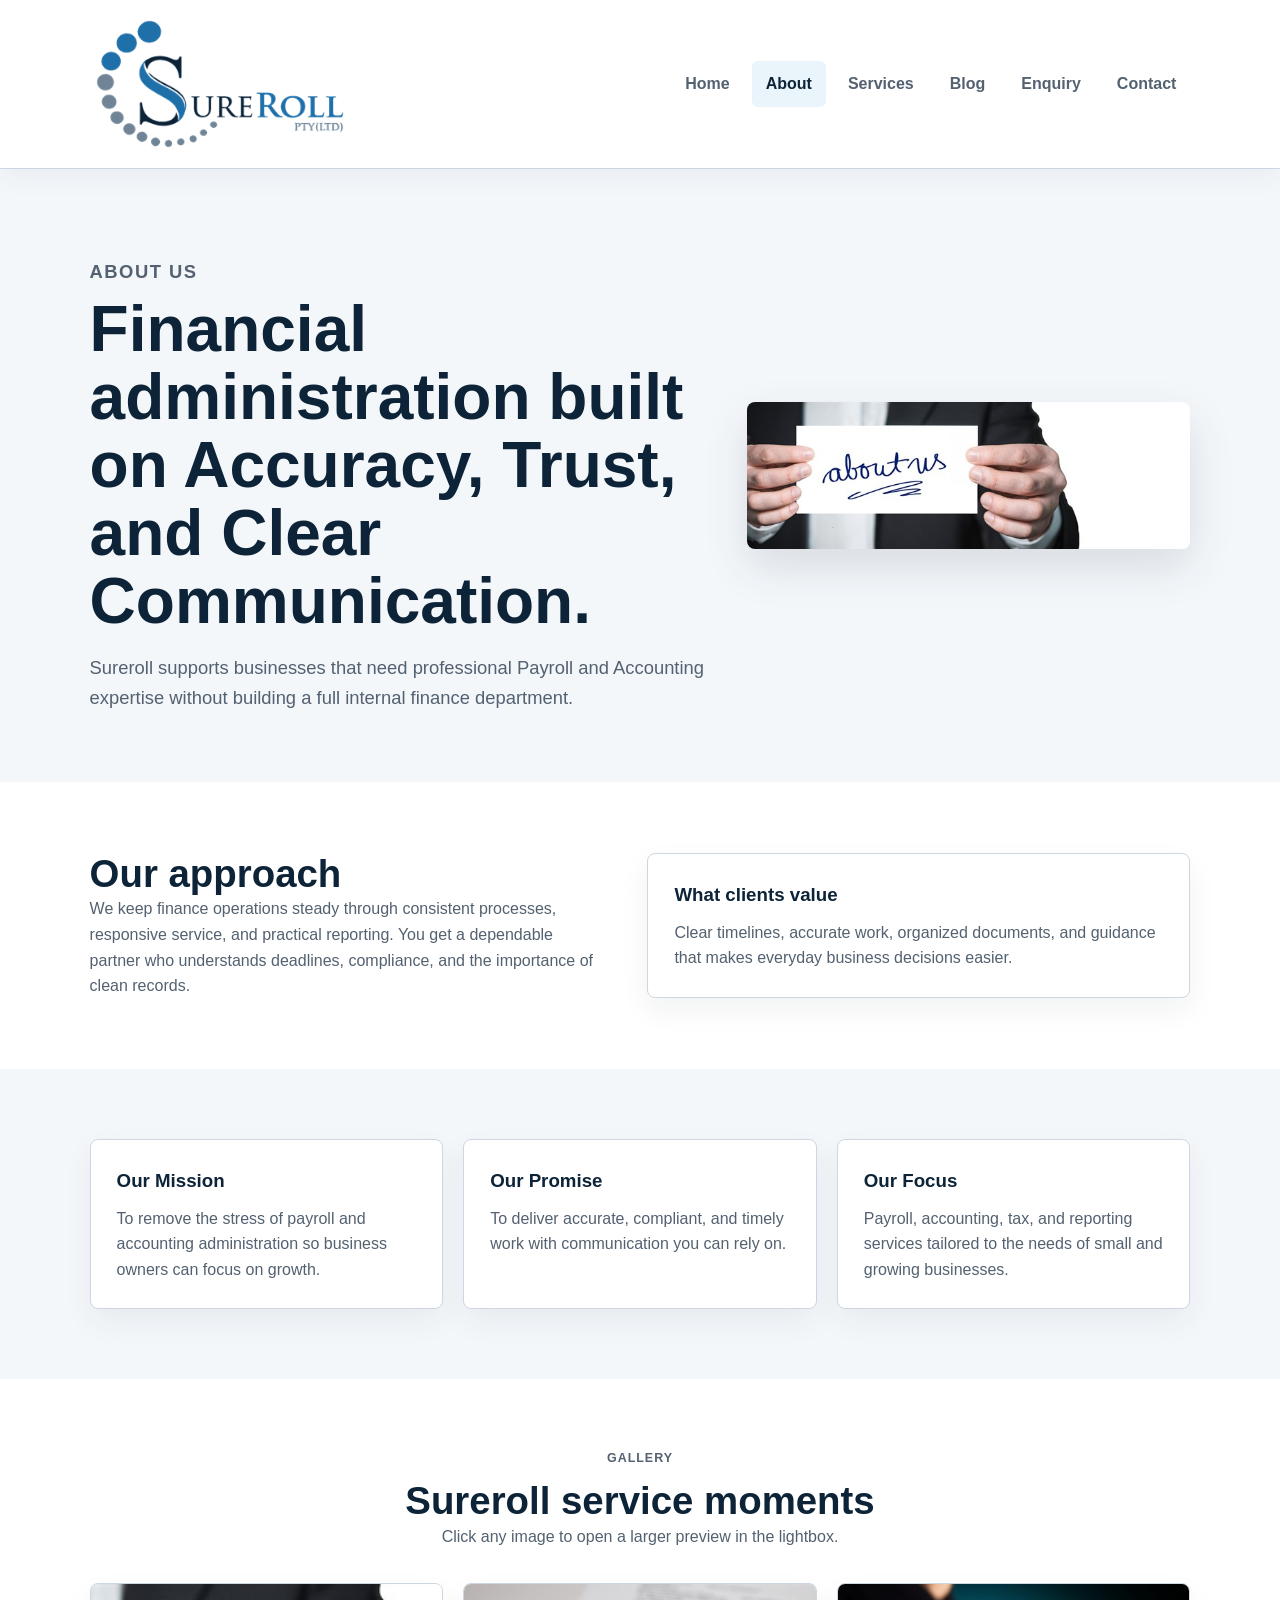
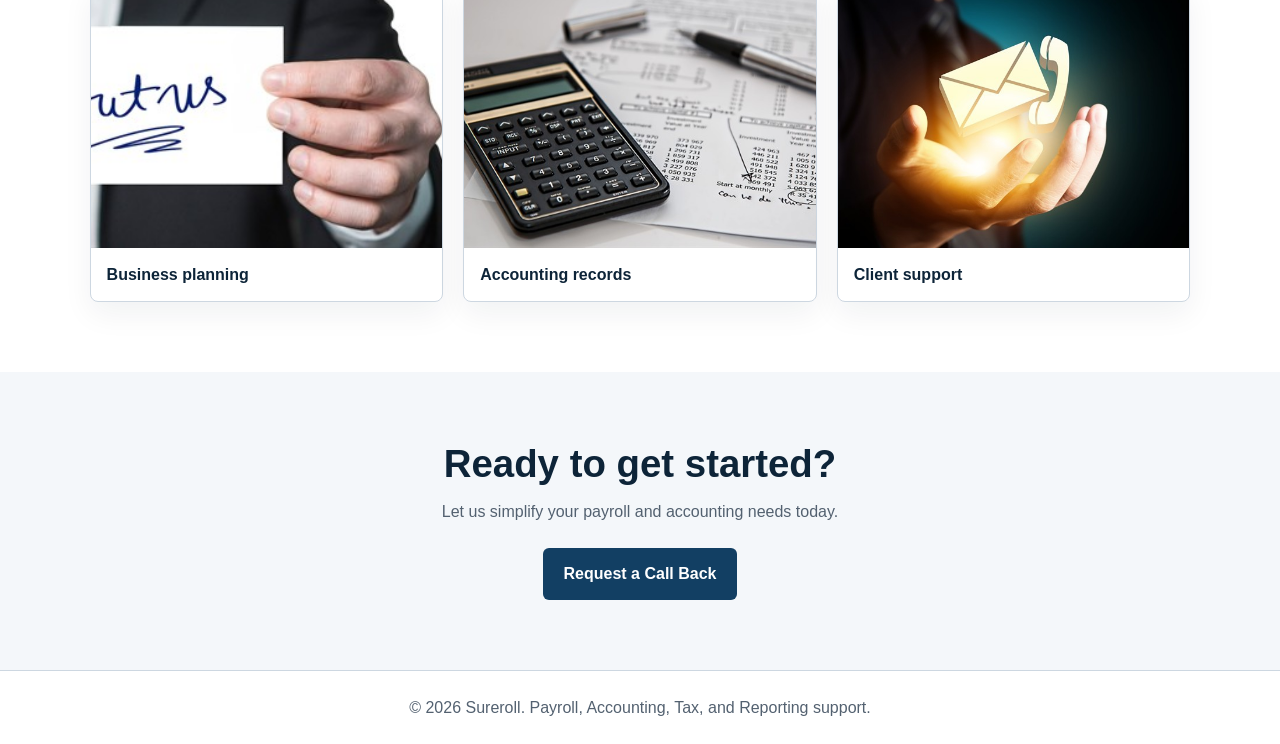
==== commit dcb00813: "Add gallery lightbox section" ====
--- a/about.html
+++ b/about.html
@@ -62,6 +62,28 @@
             </div>
         </section>
 
+        <section class="section gallery-section">
+            <div class="section-heading">
+                <p class="eyebrow">Gallery</p>
+                <h2>Sureroll service moments</h2>
+                <p>Click any image to open a larger preview in the lightbox.</p>
+            </div>
+            <div class="gallery-grid" aria-label="Sureroll image gallery">
+                <figure>
+                    <img src="img/AboutUs.jpg" srcset="img/AboutUs-640.jpg 640w, img/AboutUs-1000.jpg 1000w, img/AboutUs.jpg 1200w" sizes="(max-width: 620px) 100vw, 33vw" alt="Business team discussing financial planning">
+                    <figcaption>Business planning</figcaption>
+                </figure>
+                <figure>
+                    <img src="img/Accounting2.jpg" srcset="img/Accounting2-640.jpg 640w, img/Accounting2-1000.jpg 1000w, img/Accounting2.jpg 1200w" sizes="(max-width: 620px) 100vw, 33vw" alt="Accounting documents and calculator on a desk">
+                    <figcaption>Accounting records</figcaption>
+                </figure>
+                <figure>
+                    <img src="img/ContactUs.jpg" srcset="img/ContactUs-640.jpg 640w, img/ContactUs-1000.jpg 1000w, img/ContactUs.jpg 1200w" sizes="(max-width: 620px) 100vw, 33vw" alt="Customer support professional working at a laptop">
+                    <figcaption>Client support</figcaption>
+                </figure>
+            </div>
+        </section>
+
         <section class="cta-section compact">
             <h2>Ready to get started?</h2>
             <p>Let us simplify your payroll and accounting needs today.</p>
--- a/css/style.css
+++ b/css/style.css
@@ -363,6 +363,32 @@
     margin-top: 12px;
 }
 
+.gallery-grid {
+    display: grid;
+    grid-template-columns: repeat(3, minmax(0, 1fr));
+    gap: 20px;
+}
+
+.gallery-grid figure {
+    overflow: hidden;
+    border: 1px solid var(--grey-300);
+    border-radius: 8px;
+    background: var(--white);
+    box-shadow: 0 12px 30px rgba(13, 36, 56, 0.06);
+}
+
+.gallery-grid img {
+    width: 100%;
+    aspect-ratio: 4 / 3;
+    object-fit: cover;
+}
+
+.gallery-grid figcaption {
+    padding: 14px 16px;
+    color: var(--blue-950);
+    font-weight: 800;
+}
+
 .contact-section {
     display: grid;
     grid-template-columns: repeat(2, minmax(0, 1fr));
@@ -447,7 +473,8 @@
     }
 
     .four-columns,
-    .three-columns {
+    .three-columns,
+    .gallery-grid {
         grid-template-columns: repeat(2, minmax(0, 1fr));
     }
 }
@@ -478,7 +505,8 @@
     }
 
     .four-columns,
-    .three-columns {
+    .three-columns,
+    .gallery-grid {
         grid-template-columns: 1fr;
     }
 
